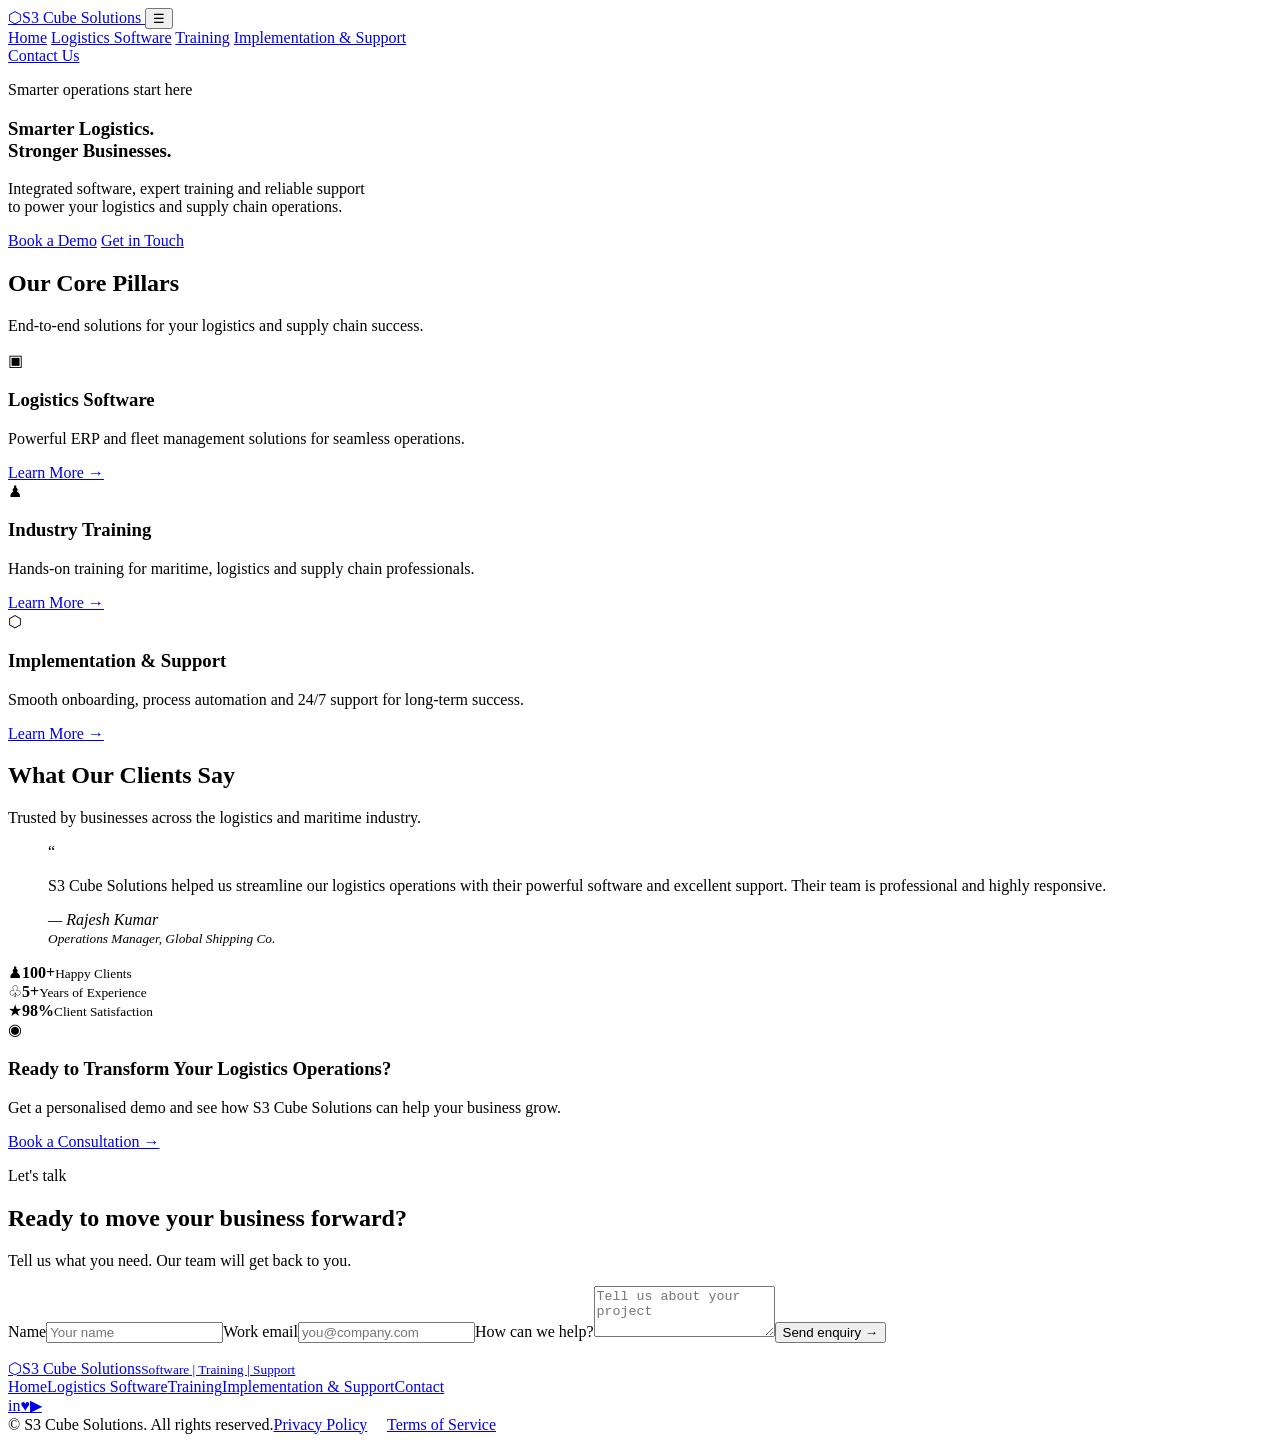
==== index.html @ 14521021 "Add files via upload" ====
<!DOCTYPE html>
<html lang="en">
<head>
  <meta charset="UTF-8" />
  <meta name="viewport" content="width=device-width, initial-scale=1.0" />
  <meta name="description" content="S3 Cube Solutions — logistics software, industry training, and implementation support." />
  <title>S3 Cube Solutions | Smarter Logistics</title>
  <link rel="stylesheet" href="css/styles.css" />
</head>
<body>
  <header class="site-header">
    <div class="container nav-wrap">
      <a class="brand" href="index.html" aria-label="S3 Cube Solutions home">
        <span class="brand-mark">⬡</span><span>S3 Cube Solutions</span>
      </a>
      <button class="menu-toggle" aria-label="Toggle navigation" aria-expanded="false">☰</button>
      <nav class="main-nav" aria-label="Main navigation">
        <a href="index.html" data-page="home">Home</a>
        <a href="logistics-software.html" data-page="logistics">Logistics Software</a>
        <a href="training.html" data-page="training">Training</a>
        <a href="support.html" data-page="support">Implementation &amp; Support</a>
      </nav>
      <a class="button button-dark nav-cta" href="#contact">Contact Us</a>
    </div>
  </header>

  <main>
    <!-- HOME PAGE -->
    <section class="page-section" id="home" data-page-section="home">
      <section class="hero hero-home">
        <div class="container hero-content">
          <p class="eyebrow">Smarter operations start here</p>
          <h1>Smarter <span>Logistics.</span><br />Stronger <span>Businesses.</span></h1>
          <p>Integrated software, expert training and reliable support<br class="desktop-only" /> to power your logistics and supply chain operations.</p>
          <div class="hero-actions">
            <a class="button button-primary" href="#contact">Book a Demo</a>
            <a class="button button-outline" href="#contact">Get in Touch</a>
          </div>
        </div>
      </section>
      <section class="section container">
        <div class="section-heading">
          <h2>Our Core Pillars</h2><p>End-to-end solutions for your logistics and supply chain success.</p>
        </div>
        <div class="feature-grid three">
          <article class="feature-card"><span class="icon-bubble">▣</span><div><h3>Logistics Software</h3><p>Powerful ERP and fleet management solutions for seamless operations.</p><a href="logistics-software.html" class="text-link">Learn More →</a></div></article>
          <article class="feature-card"><span class="icon-bubble">♟</span><div><h3>Industry Training</h3><p>Hands-on training for maritime, logistics and supply chain professionals.</p><a href="training.html" class="text-link">Learn More →</a></div></article>
          <article class="feature-card"><span class="icon-bubble">⬡</span><div><h3>Implementation &amp; Support</h3><p>Smooth onboarding, process automation and 24/7 support for long-term success.</p><a href="support.html" class="text-link">Learn More →</a></div></article>
        </div>
      </section>
      <section class="section container testimonial-section">
        <div class="section-heading"><h2>What Our Clients Say</h2><p>Trusted by businesses across the logistics and maritime industry.</p></div>
        <div class="testimonial-layout">
          <blockquote class="quote-card"><span class="quote-mark">“</span><p>S3 Cube Solutions helped us streamline our logistics operations with their powerful software and excellent support. Their team is professional and highly responsive.</p><cite>— Rajesh Kumar<br /><small>Operations Manager, Global Shipping Co.</small></cite></blockquote>
          <div class="stats-grid"><div class="stat"><span class="stat-icon">♟</span><strong>100+</strong><small>Happy Clients</small></div><div class="stat"><span class="stat-icon">♧</span><strong>5+</strong><small>Years of Experience</small></div><div class="stat"><span class="stat-icon">★</span><strong>98%</strong><small>Client Satisfaction</small></div></div>
        </div>
      </section>
      <section class="cta-band"><div class="container cta-inner"><span class="cta-icon">◉</span><div><h3>Ready to Transform Your Logistics Operations?</h3><p>Get a personalised demo and see how S3 Cube Solutions can help your business grow.</p></div><a class="button button-primary" href="#contact">Book a Consultation →</a></div></section>
    </section>

    <!-- LOGISTICS SOFTWARE PAGE -->
    <section class="page-section" id="logistics" data-page-section="logistics" hidden>
      <section class="hero hero-logistics"><div class="container hero-content"><h1>Logistics Software</h1><p>Powerful ERP and intelligent logistics solutions to manage<br class="desktop-only" /> your entire supply chain — from port to customer.</p></div></section>
      <section class="section container"><div class="section-heading"><h2>Key Features</h2><p>Everything you need to manage your logistics operations efficiently.</p></div>
        <div class="feature-grid three">
          <article class="feature-card"><span class="icon-bubble">▤</span><div><h3>ERP System</h3><p>Centralised platform to manage operations, inventory, finance and more.</p></div></article>
          <article class="feature-card"><span class="icon-bubble">⌕</span><div><h3>Shipment Tracking</h3><p>Real-time tracking and visibility across the supply chain.</p></div></article>
          <article class="feature-card"><span class="icon-bubble">▰</span><div><h3>Fleet Management</h3><p>Optimise your fleet with live tracking, route planning and performance reports.</p></div></article>
          <article class="feature-card"><span class="icon-bubble">⌂</span><div><h3>Warehouse Management</h3><p>Efficient inventory and warehouse operations management.</p></div></article>
          <article class="feature-card"><span class="icon-bubble">▥</span><div><h3>Analytics &amp; Reports</h3><p>Data-driven insights for better decisions and growth.</p></div></article>
        </div>
        <div class="split-panel logistics-panel"><div class="panel-image logistics-image" role="img" aria-label="Cargo ship and truck at a port"></div><div class="panel-copy"><h3>Built for Efficiency. Designed for Growth.</h3><p>Our logistics software helps you reduce operational costs, improve visibility and keep your business moving forward.</p><ul class="check-list"><li>Scalable and flexible</li><li>Secure and reliable</li><li>Easy to integrate with existing systems</li></ul><a class="button button-primary" href="#contact">Request a Demo →</a></div></div>
      </section>
    </section>

    <!-- TRAINING PAGE -->
    <section class="page-section" id="training" data-page-section="training" hidden>
      <section class="hero hero-training"><div class="container hero-content"><h1>Industry Training</h1><h2 class="hero-subtitle">Build skills. Gain confidence. Advance your career.</h2><p>We provide hands-on training for maritime, logistics and supply chain<br class="desktop-only" /> professionals with real-world scenarios and industry-relevant certifications.</p></div></section>
      <section class="section container"><div class="section-heading"><h2>Our Training Solutions</h2><p>Practical learning. Industry-focused. Career-ready.</p></div>
        <div class="feature-grid two">
          <article class="feature-card"><span class="icon-bubble">▤</span><div><h3>Software Training</h3><p>Learn industry-leading software tools with hands-on practice.</p></div></article>
          <article class="feature-card"><span class="icon-bubble">♟</span><div><h3>Maritime &amp; Logistics Workflows</h3><p>Understand real-world workflows and operations.</p></div></article>
          <article class="feature-card"><span class="icon-bubble">♜</span><div><h3>Certifications</h3><p>Get certified and boost your professional credibility.</p></div></article>
          <article class="feature-card"><span class="icon-bubble">▧</span><div><h3>Simulation Workshops</h3><p>Experience real scenarios with interactive simulations.</p></div></article>
        </div>
        <div class="training-banner"><div><h3>Learn Today. Lead Tomorrow.</h3><p>Our training programs are designed to bridge the skills gap and prepare you for the future of logistics and maritime industries.</p><a class="button button-primary" href="#contact">View Courses →</a></div></div>
      </section>
    </section>

    <!-- SUPPORT PAGE -->
    <section class="page-section" id="support" data-page-section="support" hidden>
      <section class="hero hero-support"><div class="container hero-content"><h1>Implementation &amp; Support</h1><h2 class="hero-subtitle">From onboarding to ongoing support — we're with you every step of the way.</h2><p>We ensure a smooth implementation, automate your processes,<br class="desktop-only" /> migrate your data and provide 24/7 support for uninterrupted operations.</p></div></section>
      <section class="section container"><div class="section-heading"><h2>Our Services</h2><p>Comprehensive support for a seamless experience.</p></div>
        <div class="feature-grid three">
          <article class="feature-card"><span class="icon-bubble">♟</span><div><h3>Onboarding</h3><p>Quick and smooth setup for your team and operations.</p></div></article>
          <article class="feature-card"><span class="icon-bubble">⚙</span><div><h3>Process Automation</h3><p>Automate workflows and improve efficiency.</p></div></article>
          <article class="feature-card"><span class="icon-bubble">▣</span><div><h3>Data Migration</h3><p>Secure and accurate migration of your existing data.</p></div></article>
          <article class="feature-card"><span class="icon-bubble">◉</span><div><h3>24/7 Support</h3><p>Round-the-clock help whenever you need it.</p></div></article>
          <article class="feature-card"><span class="icon-bubble">⬟</span><div><h3>SLA</h3><p>Guaranteed service levels for your peace of mind.</p></div></article>
        </div>
        <div class="priority-banner"><span class="cta-icon">◉</span><div><h3>Your Success Is Our Priority</h3><p>We don't just implement software — we build long-term partnerships.</p><a class="button button-primary" href="#contact">Get Support →</a></div><span class="decor-cubes">◇ ◇<br />◇ ◇</span></div>
      </section>
    </section>

    <section class="contact-section" id="contact"><div class="container contact-grid"><div><p class="eyebrow">Let's talk</p><h2>Ready to move your business forward?</h2><p>Tell us what you need. Our team will get back to you.</p></div><form id="contact-form"><label for="name">Name</label><input id="name" name="name" required placeholder="Your name" /><label for="email">Work email</label><input id="email" name="email" type="email" required placeholder="you@company.com" /><label for="message">How can we help?</label><textarea id="message" name="message" rows="3" required placeholder="Tell us about your project"></textarea><button class="button button-primary" type="submit">Send enquiry →</button><p class="form-status" aria-live="polite"></p></form></div></section>
  </main>

  <footer class="site-footer"><div class="container footer-main"><a class="brand brand-footer" href="index.html"><span class="brand-mark">⬡</span><span>S3 Cube Solutions<small>Software | Training | Support</small></span></a><nav class="footer-nav"><a href="index.html">Home</a><a href="logistics-software.html">Logistics Software</a><a href="training.html">Training</a><a href="support.html">Implementation &amp; Support</a><a href="#contact">Contact</a></nav><div class="social-links"><a href="#contact" aria-label="LinkedIn">in</a><a href="#contact" aria-label="Twitter">♥</a><a href="#contact" aria-label="YouTube">▶</a></div></div><div class="container footer-bottom"><span>© <span id="year"></span> S3 Cube Solutions. All rights reserved.</span><span><a href="#contact">Privacy Policy</a>　 <a href="#contact">Terms of Service</a></span></div></footer>
  <script src="js/script.js"></script>
</body>
</html>
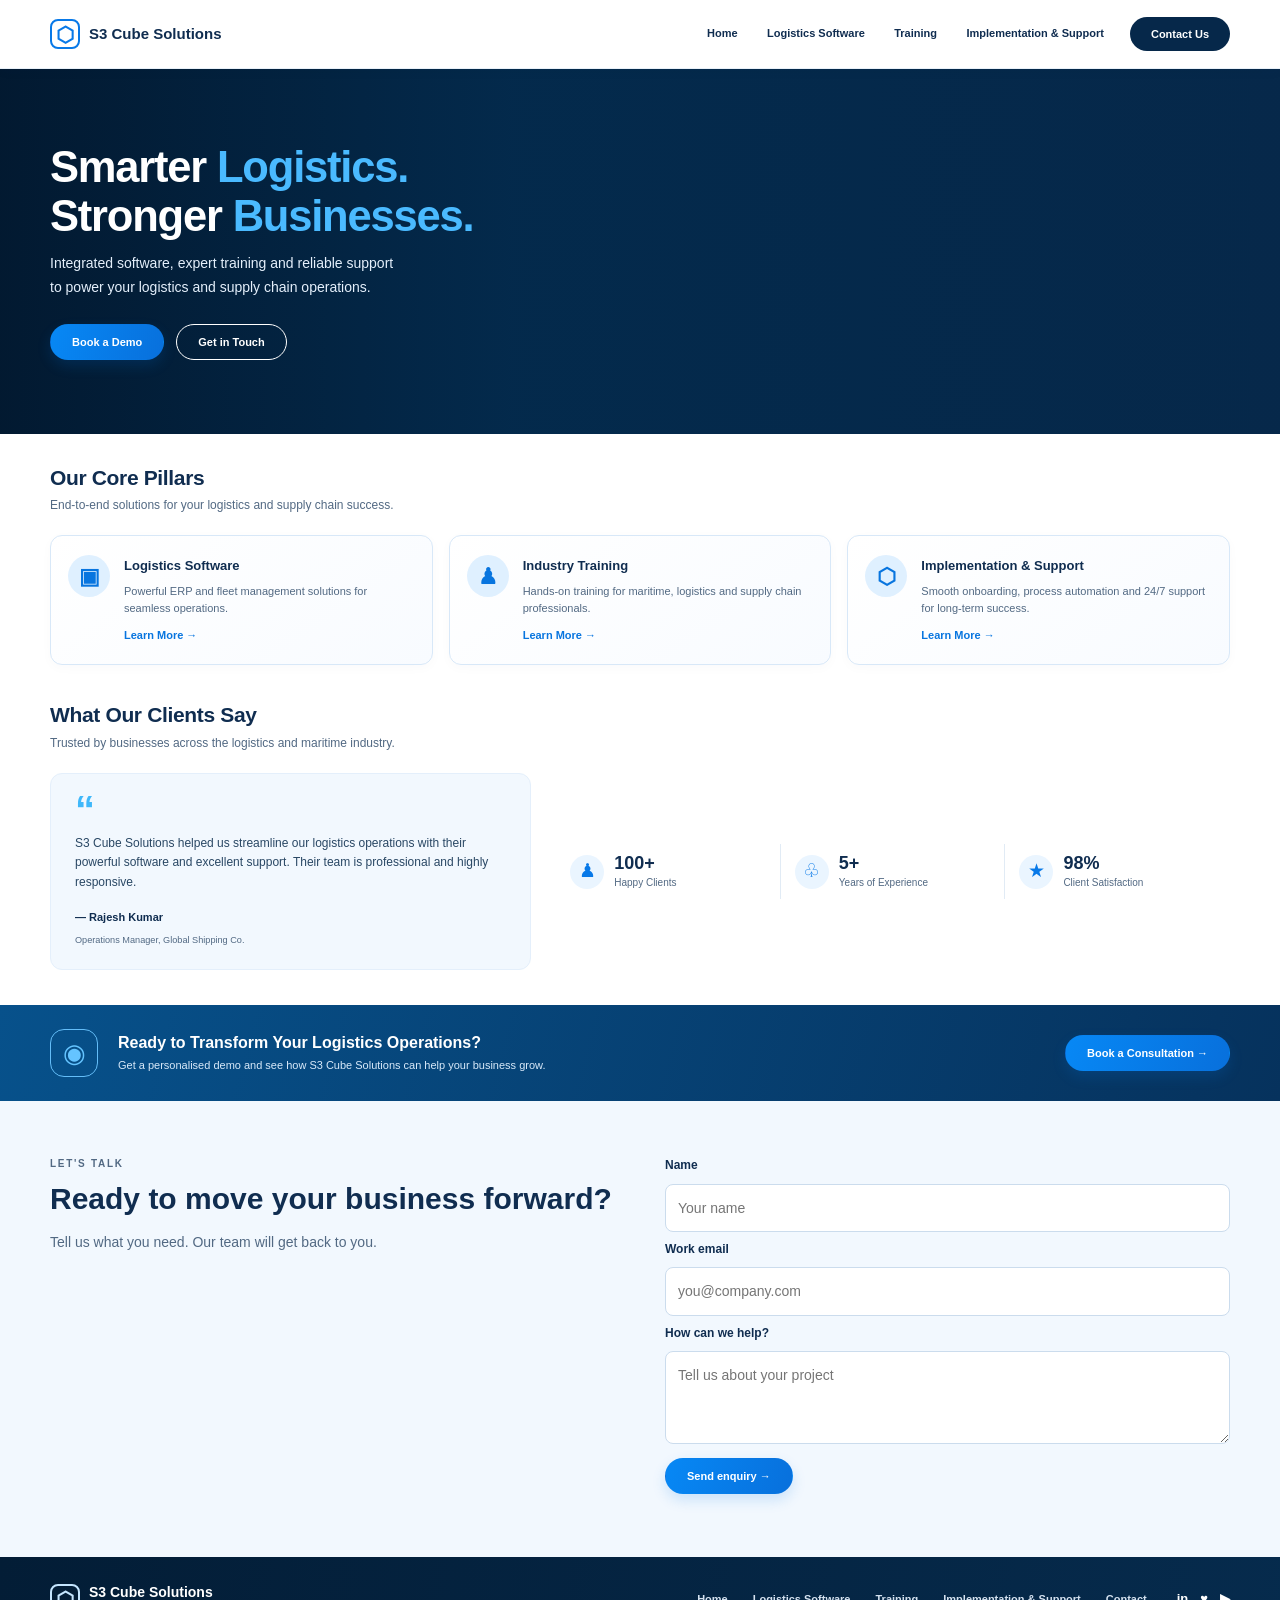
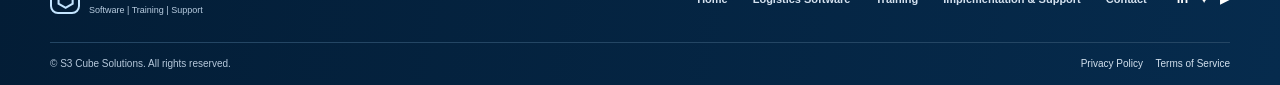
==== commit 7d31d5f1: "Update index.html" ====
--- a/index.html
+++ b/index.html
@@ -5,7 +5,7 @@
   <meta name="viewport" content="width=device-width, initial-scale=1.0" />
   <meta name="description" content="S3 Cube Solutions — logistics software, industry training, and implementation support." />
   <title>S3 Cube Solutions | Smarter Logistics</title>
-  <link rel="stylesheet" href="css/styles.css" />
+  <link rel="stylesheet" href="styles.css" />
 </head>
 <body>
   <header class="site-header">
--- a/styles.css
+++ b/styles.css
@@ -0,0 +1,5 @@
+@import url('https://fonts.googleapis.com/css2?family=Inter:wght@400;500;600;700;800&display=swap');
+:root{--navy:#06284a;--navy-2:#031c35;--blue:#0879e8;--sky:#42b7f5;--ink:#102d50;--muted:#526983;--line:#d8e8f8;--pale:#f2f8fe;--white:#fff;--shadow:0 8px 24px rgba(3,37,70,.08)}
+*{box-sizing:border-box}html{scroll-behavior:smooth}body{margin:0;font-family:Inter,Arial,sans-serif;color:var(--ink);background:#fff;font-size:14px;line-height:1.6}a{color:inherit;text-decoration:none}.container{width:min(1180px,calc(100% - 48px));margin-inline:auto}.site-header{position:sticky;top:0;z-index:20;background:rgba(255,255,255,.97);border-bottom:1px solid #e8f0f8;box-shadow:0 2px 12px rgba(5,36,67,.04)}.nav-wrap{min-height:68px;display:flex;align-items:center;gap:26px}.brand{display:flex;align-items:center;gap:9px;font-weight:800;font-size:15px;white-space:nowrap}.brand-mark{display:grid;place-items:center;color:#0879e8;border:2px solid #0879e8;border-radius:8px;width:30px;height:30px;font-size:21px;line-height:1}.main-nav{display:flex;align-items:center;justify-content:center;gap:clamp(12px,2.3vw,32px);margin-left:auto}.main-nav a,.footer-nav a{font-size:11px;font-weight:600;transition:color .2s}.main-nav a:hover,.main-nav a.active,.footer-nav a:hover{color:var(--blue)}.button{display:inline-flex;align-items:center;justify-content:center;gap:8px;border-radius:999px;padding:11px 21px;font:700 11px Inter,Arial,sans-serif;border:1px solid transparent;cursor:pointer;transition:transform .2s,background .2s}.button:hover{transform:translateY(-2px)}.button-primary{background:linear-gradient(110deg,#0788f5,#0870dc);color:#fff;box-shadow:0 6px 14px #0879e82a}.button-dark{background:var(--navy);color:#fff;padding:10px 20px}.button-outline{border-color:#fff;color:#fff;background:transparent}.menu-toggle{display:none;border:0;background:none;font-size:24px;color:var(--navy);margin-left:auto}.hero{position:relative;isolation:isolate;overflow:hidden;background-color:var(--navy);background-size:cover;background-position:center;min-height:280px;display:flex;align-items:center;color:#fff}.hero:before{content:"";position:absolute;inset:0;z-index:-1;background:linear-gradient(90deg,rgba(2,25,48,.97) 0%,rgba(3,42,76,.88) 40%,rgba(3,42,76,.05) 100%)}.hero-home{min-height:365px;background-image:url('https://images.unsplash.com/photo-1578575437130-527eepb9c8a5?auto=format&fit=crop&w=1800&q=85')}.hero-logistics{min-height:270px;background-image:url('https://images.unsplash.com/photo-1494412519320-aa613dfb7738?auto=format&fit=crop&w=1800&q=85')}.hero-training{min-height:265px;background-image:url('https://images.unsplash.com/photo-1521737711867-e3b97375f902?auto=format&fit=crop&w=1800&q=85')}.hero-support{min-height:265px;background-image:url('https://images.unsplash.com/photo-1551836022-d5d88e9218df?auto=format&fit=crop&w=1800&q=85')}.hero-content{padding-block:45px}.eyebrow{text-transform:uppercase;letter-spacing:1.7px;font-size:10px;font-weight:800;color:#80d0ff;margin:0 0 9px}.hero .eyebrow{display:none}.hero h1{font-size:clamp(30px,3.4vw,48px);line-height:1.12;letter-spacing:-1.2px;margin:0 0 12px;font-weight:800}.hero-home h1 span{color:#4abaff}.hero p{max-width:570px;margin:0;color:#e4effb;font-size:14px;line-height:1.7}.hero-actions{display:flex;gap:12px;margin-top:24px}.hero-subtitle{font-size:19px;line-height:1.4;margin:0 0 9px;font-weight:600}.hero-subtitle+h1{margin-bottom:8px}.section{padding-block:30px}.section-heading{margin-bottom:20px}.section-heading h2{font-size:21px;line-height:1.3;margin:0 0 5px;letter-spacing:-.35px}.section-heading p{font-size:12px;color:var(--muted);margin:0}.feature-grid{display:grid;gap:16px}.feature-grid.three{grid-template-columns:repeat(3,minmax(0,1fr))}.feature-grid.two{grid-template-columns:repeat(2,minmax(0,1fr))}.feature-card{display:flex;align-items:flex-start;gap:14px;min-height:110px;padding:19px 17px;border:1px solid var(--line);border-radius:12px;background:linear-gradient(145deg,#fff,#f8fbff);box-shadow:0 3px 12px rgba(3,45,86,.025);transition:transform .2s,box-shadow .2s}.feature-card:hover{transform:translateY(-3px);box-shadow:var(--shadow)}.icon-bubble{flex:0 0 42px;height:42px;display:grid;place-items:center;background:#dff0ff;color:#0875df;border-radius:50%;font-size:22px;font-weight:800}.feature-card h3{font-size:13px;margin:2px 0 7px;line-height:1.4}.feature-card p{font-size:11px;line-height:1.6;color:var(--muted);margin:0}.text-link{display:inline-block;margin-top:9px;color:#0875df;font-size:11px;font-weight:700}.testimonial-section{padding-top:6px;padding-bottom:35px}.testimonial-layout{display:grid;grid-template-columns:minmax(280px,1fr) 1.4fr;gap:25px;align-items:center}.quote-card{margin:0;background:var(--pale);border-radius:12px;padding:20px 24px;border:1px solid #e4effb}.quote-mark{font-size:40px;line-height:.8;color:#40b8fa;font-weight:800}.quote-card p{font-size:12px;color:#294764;margin:4px 0 13px}.quote-card cite{font-style:normal;font-size:11px;font-weight:700}.quote-card small{font-weight:400;color:var(--muted)}.stats-grid{display:grid;grid-template-columns:repeat(3,1fr)}.stat{display:grid;grid-template-columns:35px 1fr;column-gap:9px;align-items:center;padding:8px 14px;border-right:1px solid #e1ebf5}.stat:last-child{border-right:0}.stat-icon{grid-row:span 2;display:grid;place-items:center;width:34px;height:34px;border-radius:50%;background:#eaf5ff;color:#0879e8;font-size:19px}.stat strong{font-size:18px;line-height:1.3}.stat small{font-size:10px;color:var(--muted)}.cta-band{background:linear-gradient(105deg,#07518b,#06325d);color:#fff;padding:24px 0}.cta-inner{display:flex;align-items:center;gap:20px}.cta-icon{display:grid;place-items:center;flex:0 0 48px;width:48px;height:48px;border:1px solid #64bdf8;border-radius:14px;color:#65c4ff;font-size:26px}.cta-inner div{flex:1}.cta-inner h3,.panel-copy h3,.training-banner h3,.priority-banner h3{font-size:16px;line-height:1.35;margin:0 0 4px}.cta-inner p,.panel-copy p,.training-banner p,.priority-banner p{font-size:11px;color:#d9eafa;margin:0}.cta-inner .button{white-space:nowrap}.logistics-panel{display:grid;grid-template-columns:1fr 1fr;gap:22px;margin-top:25px;padding:0;background:#f0f7fd;border-radius:12px;overflow:hidden}.panel-image{min-height:245px;background-size:cover;background-position:center}.logistics-image{background-image:url('https://images.unsplash.com/photo-1577003620778-1e6a9b7e8e9d?auto=format&fit=crop&w=1000&q=80')}.panel-copy{padding:25px 20px 22px 0;align-self:center}.panel-copy h3{font-size:17px}.panel-copy p{color:var(--muted);margin:9px 0}.check-list{list-style:none;padding:0;margin:10px 0 16px;font-size:11px}.check-list li{margin:5px 0}.check-list li:before{content:"✓";display:inline-grid;place-items:center;width:16px;height:16px;border:1px solid #1685ec;border-radius:50%;color:#0879e8;margin-right:8px;font-weight:800}.training-banner{margin-top:22px;min-height:160px;border-radius:12px;overflow:hidden;background:linear-gradient(90deg,rgba(2,32,58,.98),rgba(2,43,76,.75),rgba(2,43,76,.08)),url('https://images.unsplash.com/photo-1578575437130-527eepb9c8a5?auto=format&fit=crop&w=1400&q=80') center/cover;display:flex;align-items:center;padding:25px 30px;color:#fff}.training-banner>div{max-width:460px}.training-banner p{margin:7px 0 14px}.priority-banner{display:flex;align-items:center;gap:18px;margin-top:20px;padding:20px 24px;border-radius:12px;background:linear-gradient(100deg,#edf6ff,#f6fbff);position:relative;overflow:hidden}.priority-banner .cta-icon{color:#0879e8;border-color:#b8ddff}.priority-banner h3{color:var(--ink)}.priority-banner p{color:var(--muted);margin-bottom:10px}.decor-cubes{margin-left:auto;color:#a4d6ff;font-size:35px;line-height:1.1;letter-spacing:8px}.contact-section{background:#f2f8fe;padding:55px 0}.contact-grid{display:grid;grid-template-columns:1fr 1fr;gap:50px;align-items:start}.contact-grid h2{font-size:30px;line-height:1.2;margin:0 0 12px}.contact-grid p{color:var(--muted)}form{display:grid;gap:8px}form label{font-size:12px;font-weight:700}input,textarea{width:100%;border:1px solid #cbdced;border-radius:8px;padding:12px;font:inherit;background:#fff;color:var(--ink)}textarea{resize:vertical}form .button{justify-self:start;margin-top:6px}.form-status{font-size:12px;margin:0}.site-footer{background:linear-gradient(100deg,#031d36,#062b4d);color:#fff}.footer-main{display:flex;align-items:center;gap:30px;padding:24px 0;border-bottom:1px solid #244664}.brand-footer{font-size:14px}.brand-footer .brand-mark{border-color:#c4e5ff;color:#c4e5ff}.brand-footer small{display:block;font-size:9px;color:#b8cce0;font-weight:400}.footer-nav{display:flex;align-items:center;justify-content:center;gap:clamp(10px,2vw,25px);margin-left:auto}.footer-nav a{color:#d4e1ef}.social-links{display:flex;gap:12px}.social-links a{font-weight:800;font-size:13px}.footer-bottom{display:flex;justify-content:space-between;gap:20px;padding:13px 0;color:#b6c8db;font-size:10px}.footer-bottom a{color:#d2e0ed}.page-section[hidden]{display:none!important}
+@media(max-width:850px){.nav-wrap{gap:14px}.main-nav{gap:12px}.main-nav a{font-size:10px}.brand{font-size:13px}.nav-cta{padding:9px 13px}.hero-home{min-height:330px}.feature-card{padding:15px 13px;gap:10px}.icon-bubble{flex-basis:36px;height:36px;font-size:19px}.testimonial-layout{grid-template-columns:1fr}.stats-grid{padding:10px 0}.footer-main{flex-wrap:wrap}.footer-nav{order:3;width:100%;margin:0;justify-content:flex-start}.social-links{margin-left:auto}}
+@media(max-width:620px){.container{width:min(100% - 32px,520px)}.nav-wrap{min-height:62px;flex-wrap:wrap;gap:10px}.menu-toggle{display:block}.nav-cta{margin-left:0;padding:8px 12px;font-size:10px}.main-nav{display:none;order:4;flex-direction:column;align-items:stretch;width:100%;padding:8px 0 16px;gap:0}.main-nav.open{display:flex}.main-nav a{font-size:13px;padding:10px 4px;border-top:1px solid #edf2f8}.hero{min-height:270px}.hero-home{min-height:350px;background-position:58% center}.hero-logistics,.hero-training,.hero-support{min-height:260px;background-position:60% center}.hero:before{background:linear-gradient(90deg,rgba(2,25,48,.96),rgba(3,42,76,.78) 72%,rgba(3,42,76,.35))}.hero-content{padding-block:35px}.hero h1{font-size:32px}.hero p{font-size:12px}.desktop-only{display:none}.hero-subtitle{font-size:16px}.section{padding-block:25px}.section-heading h2{font-size:19px}.feature-grid.three,.feature-grid.two{grid-template-columns:1fr}.feature-card{min-height:unset;padding:17px}.testimonial-layout{gap:12px}.stats-grid{grid-template-columns:1fr;gap:4px}.stat{border-right:0;border-bottom:1px solid #e1ebf5;padding:10px 0}.stat:last-child{border-bottom:0}.cta-inner{align-items:flex-start;flex-wrap:wrap}.cta-inner .cta-icon{width:40px;height:40px;flex-basis:40px}.cta-inner div{flex:1 1 calc(100% - 60px)}.cta-inner .button{margin-left:58px}.logistics-panel{grid-template-columns:1fr;gap:0}.panel-image{min-height:190px}.panel-copy{padding:20px}.training-banner{min-height:190px;padding:22px;background-position:60% center}.priority-banner{align-items:flex-start;padding:18px;gap:12px}.priority-banner .cta-icon{flex-basis:38px;width:38px;height:38px}.decor-cubes{display:none}.contact-section{padding:38px 0}.contact-grid{grid-template-columns:1fr;gap:22px}.contact-grid h2{font-size:25px}.footer-main{gap:18px}.footer-nav{display:grid;grid-template-columns:1fr 1fr;gap:12px}.social-links{margin-left:auto}.footer-bottom{flex-direction:column;gap:7px}.quote-card{padding:18px}.button{padding:10px 17px}}
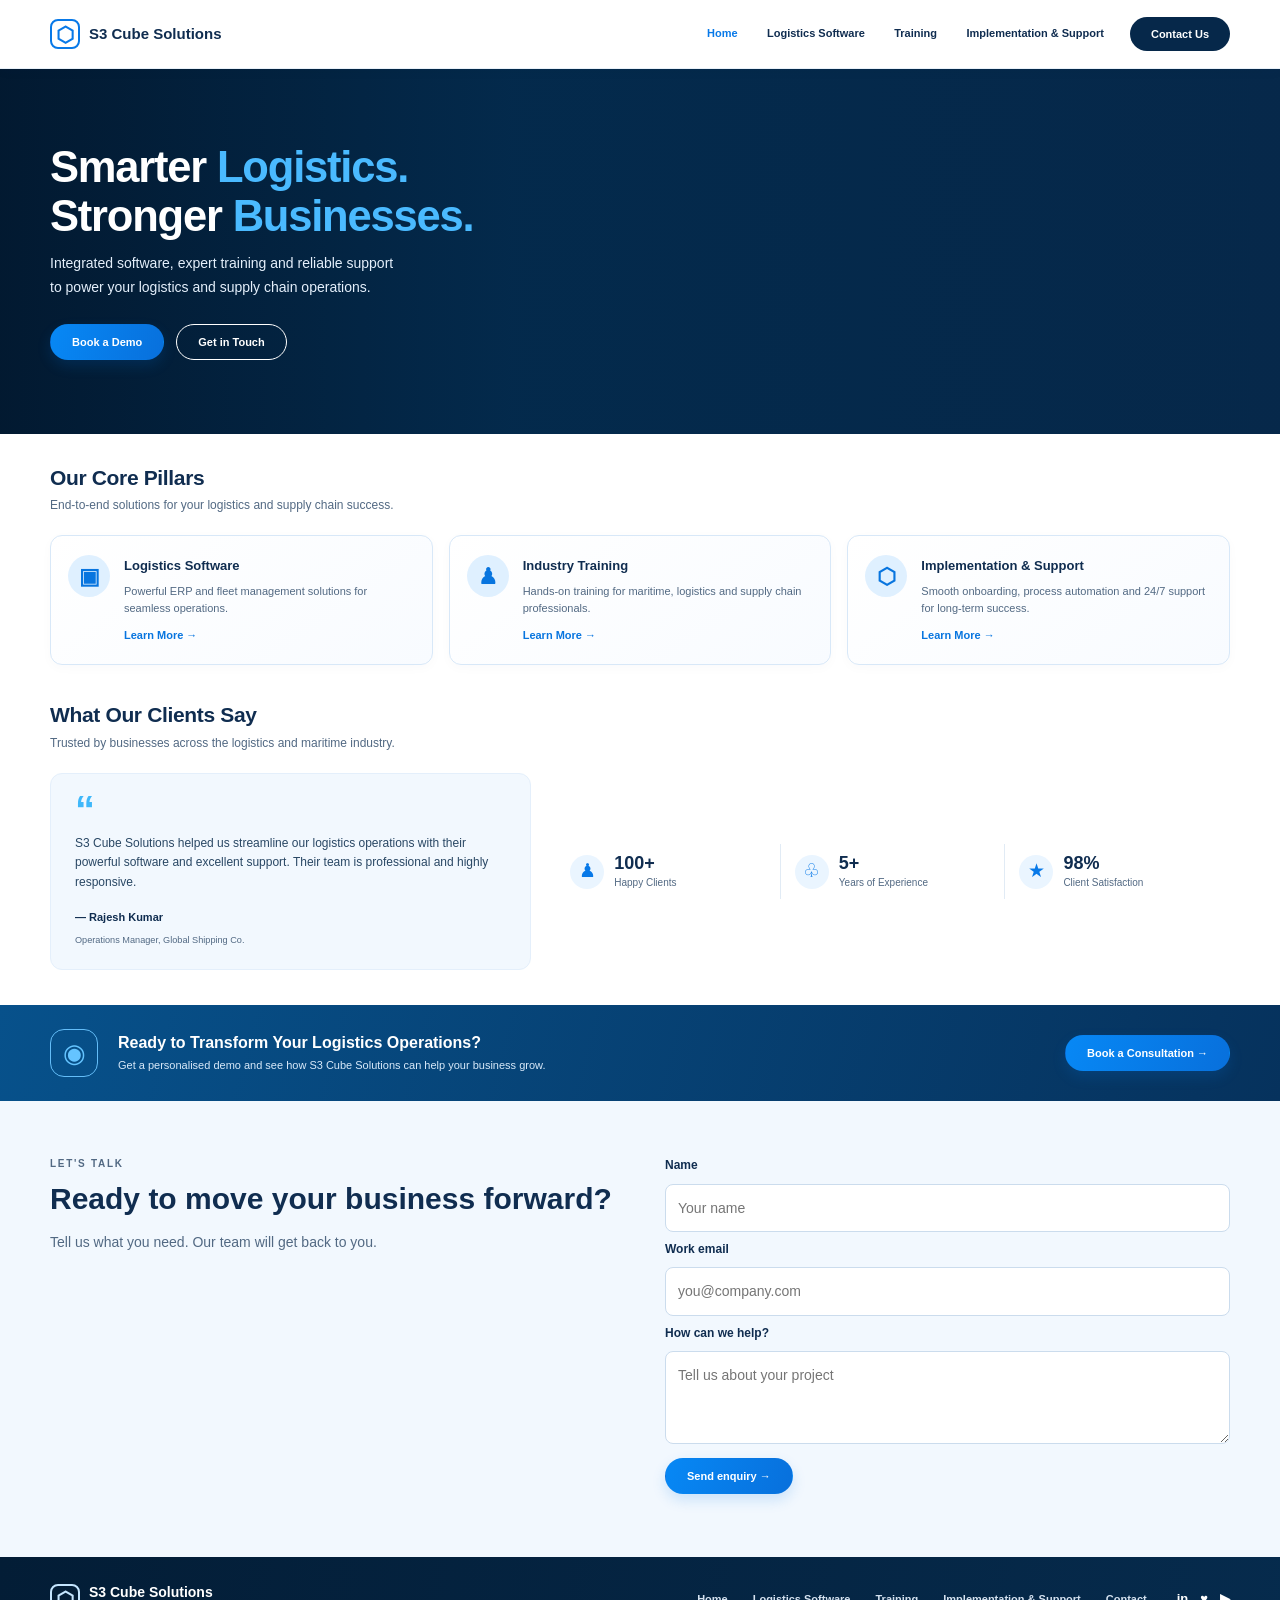
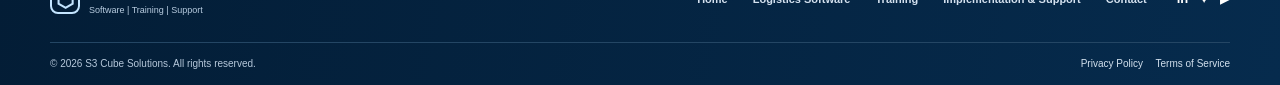
==== commit 68aa6826: "Update index.html" ====
--- a/index.html
+++ b/index.html
@@ -106,6 +106,6 @@
   </main>
 
   <footer class="site-footer"><div class="container footer-main"><a class="brand brand-footer" href="index.html"><span class="brand-mark">⬡</span><span>S3 Cube Solutions<small>Software | Training | Support</small></span></a><nav class="footer-nav"><a href="index.html">Home</a><a href="logistics-software.html">Logistics Software</a><a href="training.html">Training</a><a href="support.html">Implementation &amp; Support</a><a href="#contact">Contact</a></nav><div class="social-links"><a href="#contact" aria-label="LinkedIn">in</a><a href="#contact" aria-label="Twitter">♥</a><a href="#contact" aria-label="YouTube">▶</a></div></div><div class="container footer-bottom"><span>© <span id="year"></span> S3 Cube Solutions. All rights reserved.</span><span><a href="#contact">Privacy Policy</a>　 <a href="#contact">Terms of Service</a></span></div></footer>
-  <script src="js/script.js"></script>
+  <script src="script.js"></script>
 </body>
 </html>
